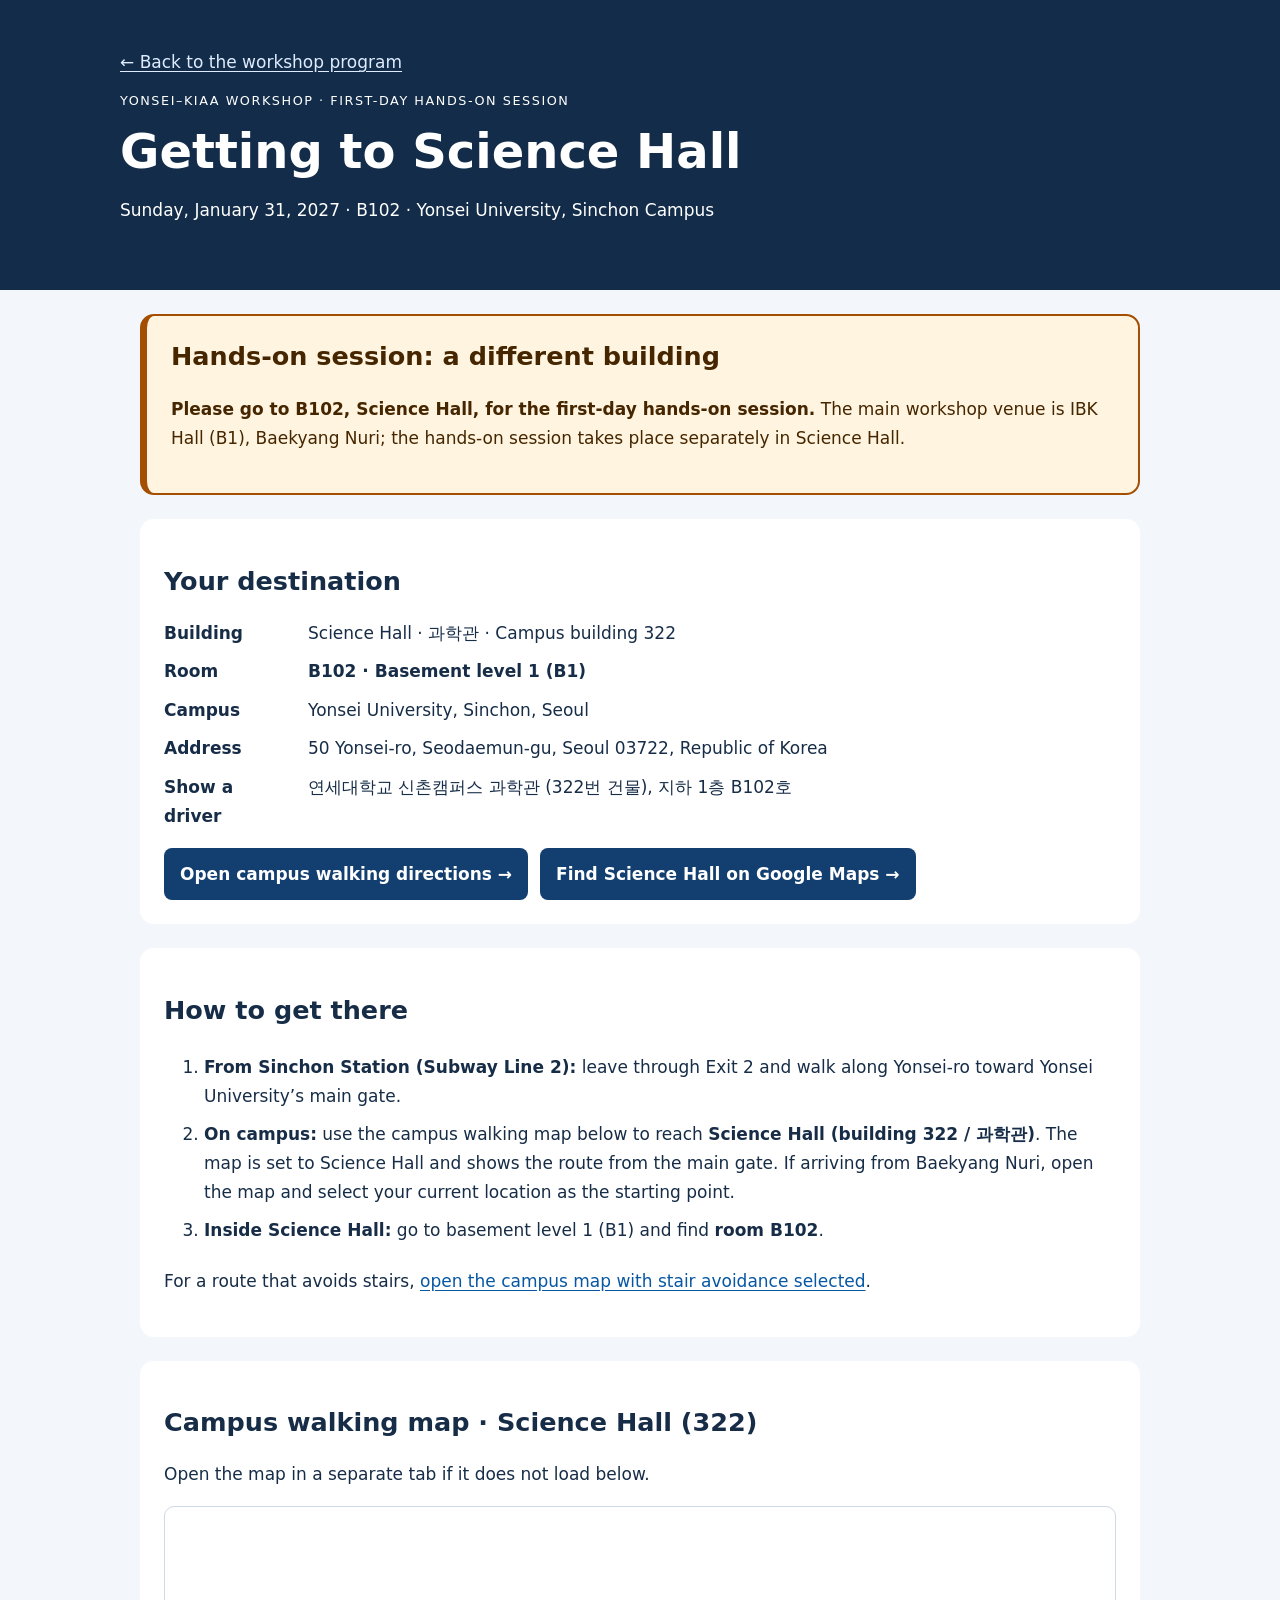
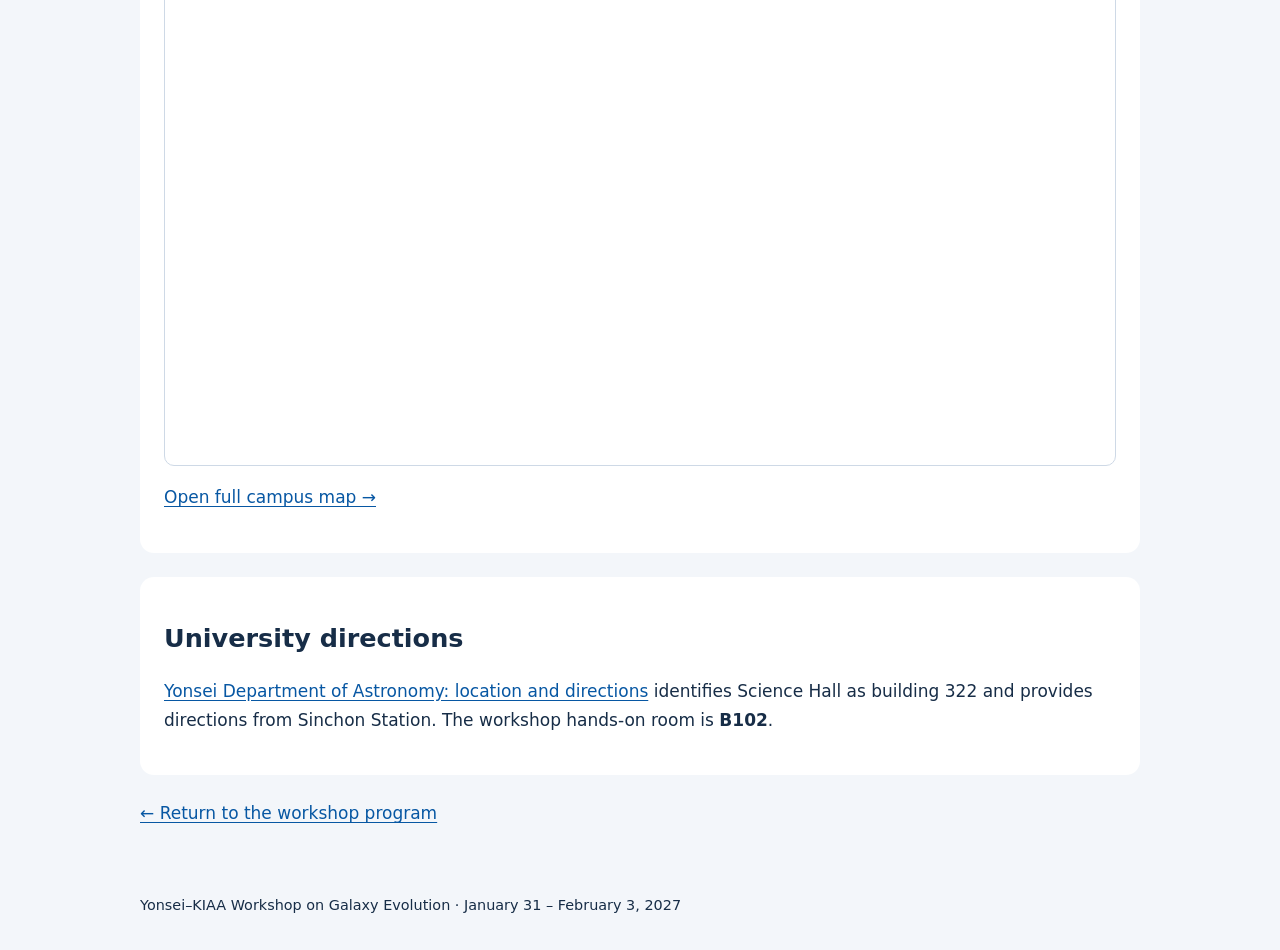
==== science-hall-directions.html @ be3aca7c "Add files via upload" ====
<!doctype html>
<html lang="en">
<head>
<meta charset="utf-8">
<meta name="viewport" content="width=device-width, initial-scale=1">
<meta name="description" content="Directions to the first-day hands-on session in B102, Science Hall, Yonsei University, January 31, 2027.">
<title>Science Hall Directions | Yonsei–KIAA Workshop</title>
<style>
*{box-sizing:border-box}body{margin:0;background:#f3f6fa;color:#172d47;font:17px/1.7 system-ui,-apple-system,BlinkMacSystemFont,"Segoe UI",sans-serif}header{background:#122c49;color:white;padding:3rem 1.25rem}main,header>div,footer{max-width:1040px;margin:auto}header a{color:#dfecff}h1{font-size:clamp(2rem,5vw,3rem);line-height:1.15;margin:.8rem 0}h2{line-height:1.3}main{padding:1.5rem 1.25rem 3rem}section,aside{background:white;padding:1.5rem;border-radius:14px;margin-bottom:1.5rem}.notice{border:2px solid #a34e00;border-left-width:7px;background:#fff4df;color:#452600}.notice h2{margin-top:0}a{color:#0757a3;text-underline-offset:3px}.actions{display:flex;flex-wrap:wrap;gap:.75rem}.button{display:inline-block;background:#123f70;color:white;padding:.75rem 1rem;border-radius:8px;font-weight:700;text-decoration:none}dl{display:grid;grid-template-columns:8rem 1fr;gap:.6rem 1rem}dt{font-weight:700}dd{margin:0}li{padding:.3rem 0}iframe{display:block;width:100%;height:560px;border:1px solid #ced9e6;border-radius:10px}footer{padding:0 1.25rem 2rem;font-size:.9rem}.eyebrow{letter-spacing:.12em;text-transform:uppercase;font-size:.8rem}@media(max-width:520px){dl{grid-template-columns:1fr;gap:.2rem}dd{margin-bottom:.7rem}iframe{height:440px}}@media print{iframe,.actions{display:none}body{background:white}header{background:white;color:#172d47}}
</style>
</head>
<body>
<header><div><a href="index.html#program">← Back to the workshop program</a><p class="eyebrow">Yonsei–KIAA Workshop · First-day hands-on session</p><h1>Getting to Science Hall</h1><p>Sunday, January 31, 2027 · B102 · Yonsei University, Sinchon Campus</p></div></header>
<main>
<aside class="notice"><h2>Hands-on session: a different building</h2><p><strong>Please go to B102, Science Hall, for the first-day hands-on session.</strong> The main workshop venue is IBK Hall (B1), Baekyang Nuri; the hands-on session takes place separately in Science Hall.</p></aside>
<section><h2>Your destination</h2><dl><dt>Building</dt><dd>Science Hall · 과학관 · Campus building 322</dd><dt>Room</dt><dd><strong>B102 · Basement level 1 (B1)</strong></dd><dt>Campus</dt><dd>Yonsei University, Sinchon, Seoul</dd><dt>Address</dt><dd>50 Yonsei-ro, Seodaemun-gu, Seoul 03722, Republic of Korea</dd><dt>Show a driver</dt><dd lang="ko">연세대학교 신촌캠퍼스 과학관 (322번 건물), 지하 1층 B102호</dd></dl><div class="actions"><a class="button" href="https://campusmap.yonsei.ac.kr/#to=322&amp;l=en" target="_blank" rel="noreferrer">Open campus walking directions →</a><a class="button" href="https://www.google.com/maps/search/?api=1&amp;query=Science+Hall+Yonsei+University+Seoul" target="_blank" rel="noreferrer">Find Science Hall on Google Maps →</a></div></section>
<section><h2>How to get there</h2><ol><li><strong>From Sinchon Station (Subway Line 2):</strong> leave through Exit 2 and walk along Yonsei-ro toward Yonsei University’s main gate.</li><li><strong>On campus:</strong> use the campus walking map below to reach <strong>Science Hall (building 322 / 과학관)</strong>. The map is set to Science Hall and shows the route from the main gate. If arriving from Baekyang Nuri, open the map and select your current location as the starting point.</li><li><strong>Inside Science Hall:</strong> go to basement level 1 (B1) and find <strong>room B102</strong>.</li></ol><p>For a route that avoids stairs, <a href="https://campusmap.yonsei.ac.kr/#to=322&amp;l=en&amp;s=1" target="_blank" rel="noreferrer">open the campus map with stair avoidance selected</a>.</p></section>
<section><h2>Campus walking map · Science Hall (322)</h2><p>Open the map in a separate tab if it does not load below.</p><iframe src="https://campusmap.yonsei.ac.kr/?embed=1#to=322&amp;l=en" title="Yonsei campus walking directions to Science Hall, building 322" loading="lazy" allow="geolocation; clipboard-write"></iframe><p><a href="https://campusmap.yonsei.ac.kr/#to=322&amp;l=en" target="_blank" rel="noreferrer">Open full campus map →</a></p></section>
<section><h2>University directions</h2><p><a href="https://astro.yonsei.ac.kr/galaxy_en/about/location.do" target="_blank" rel="noreferrer">Yonsei Department of Astronomy: location and directions</a> identifies Science Hall as building 322 and provides directions from Sinchon Station. The workshop hands-on room is <strong>B102</strong>.</p></section>
<p><a href="index.html#program">← Return to the workshop program</a></p>
</main><footer>Yonsei–KIAA Workshop on Galaxy Evolution · January 31 – February 3, 2027</footer>
</body></html>
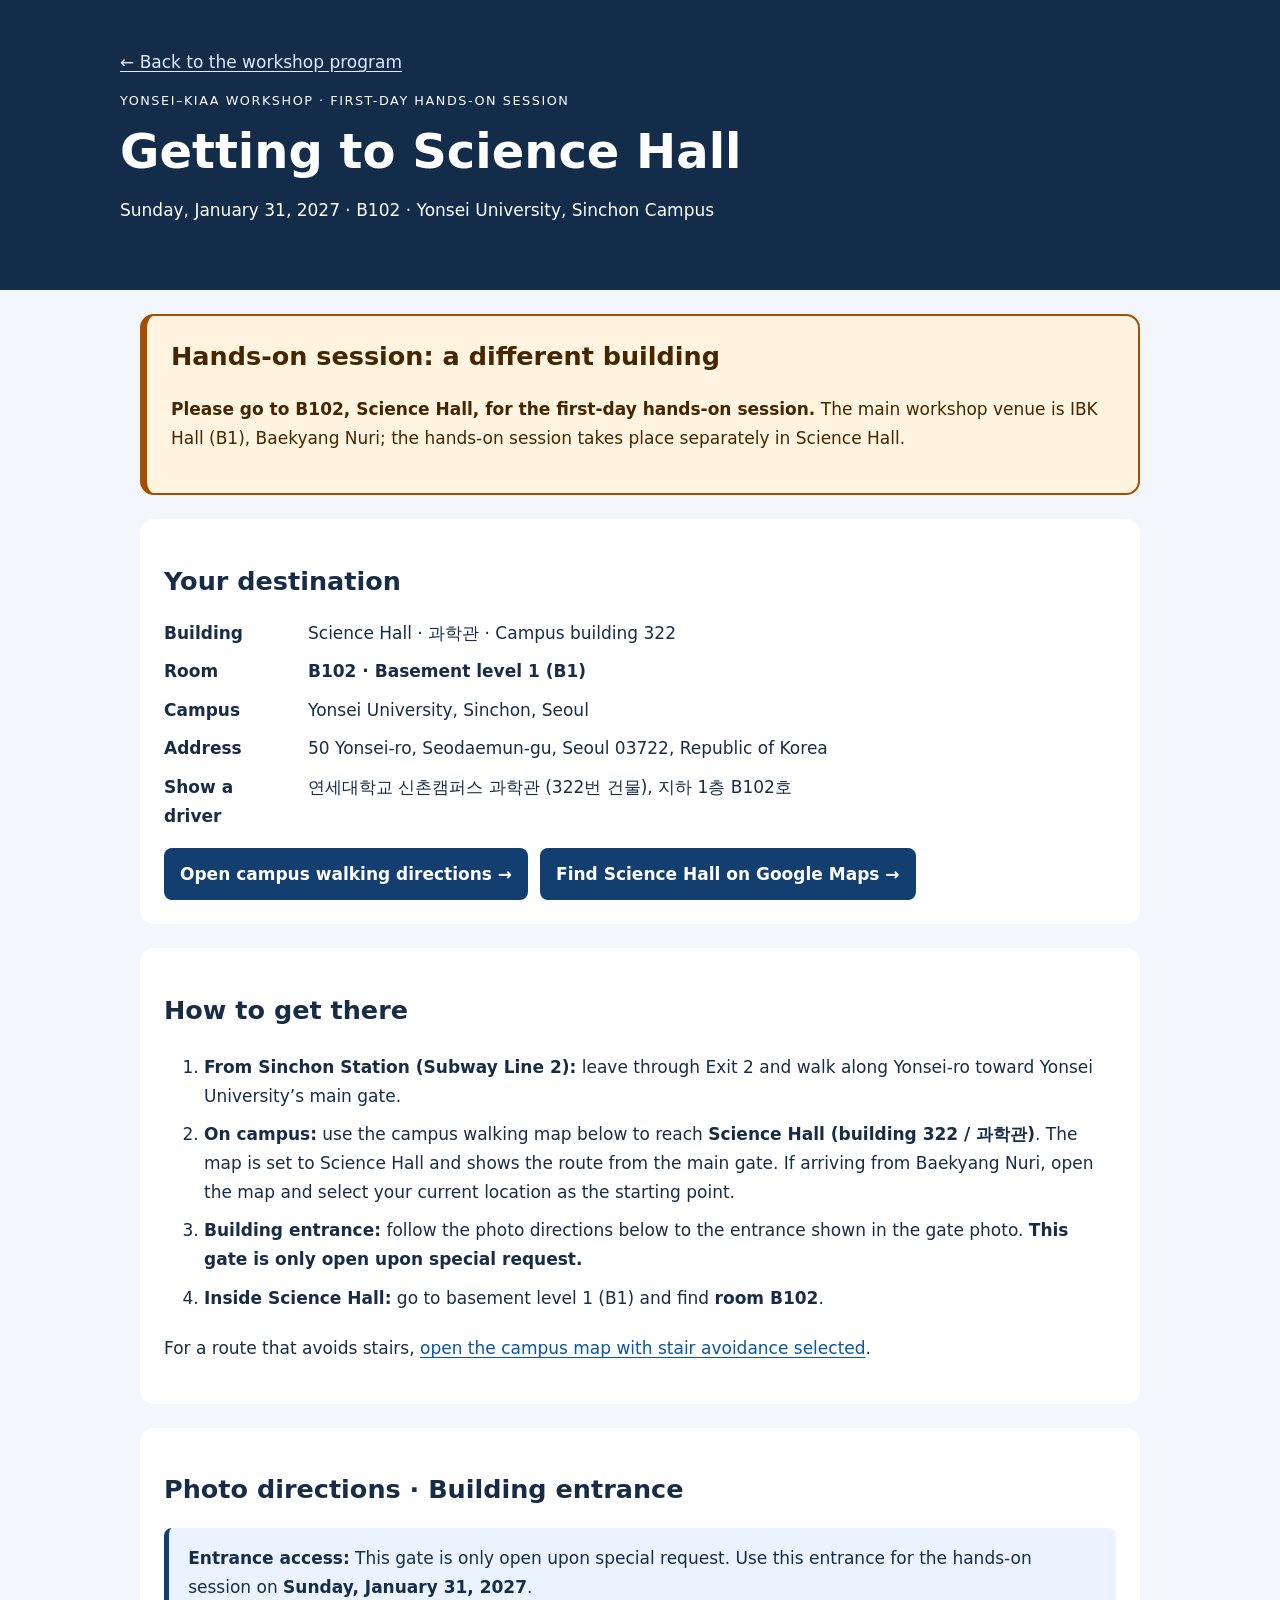
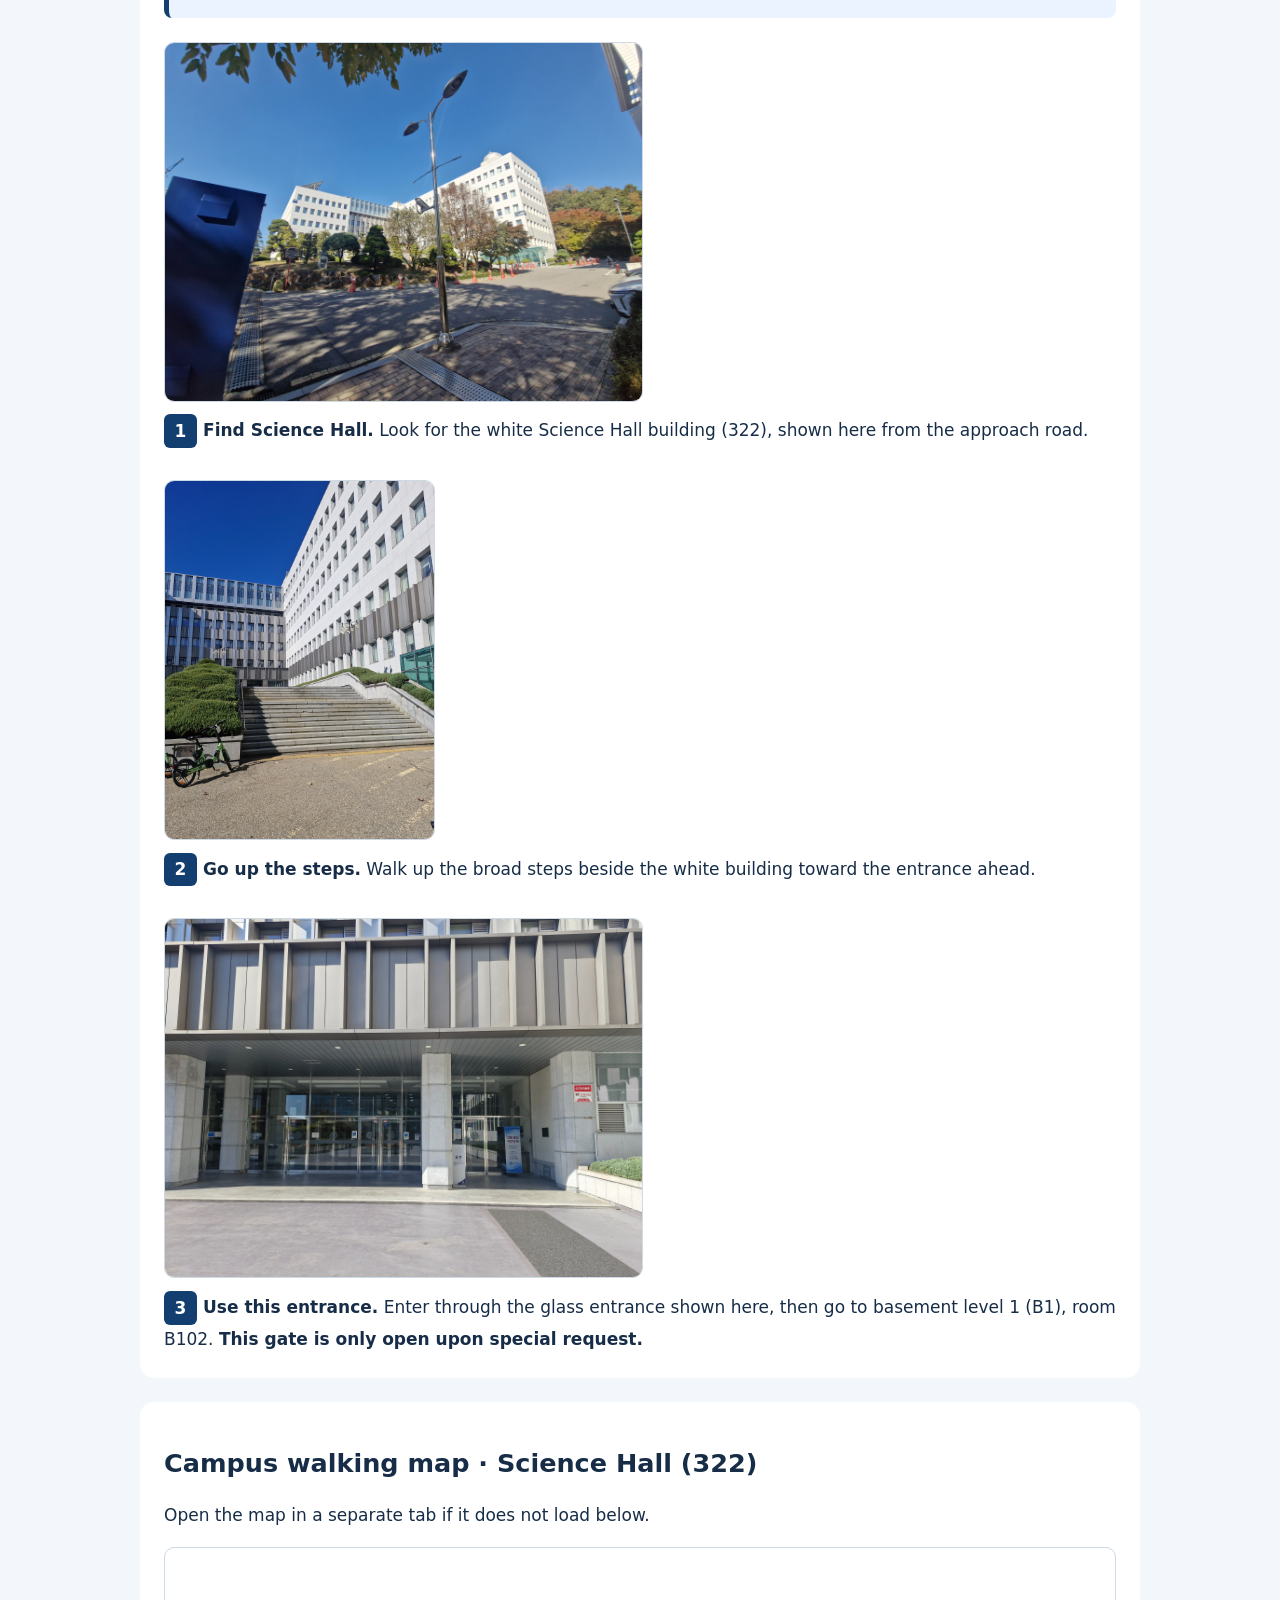
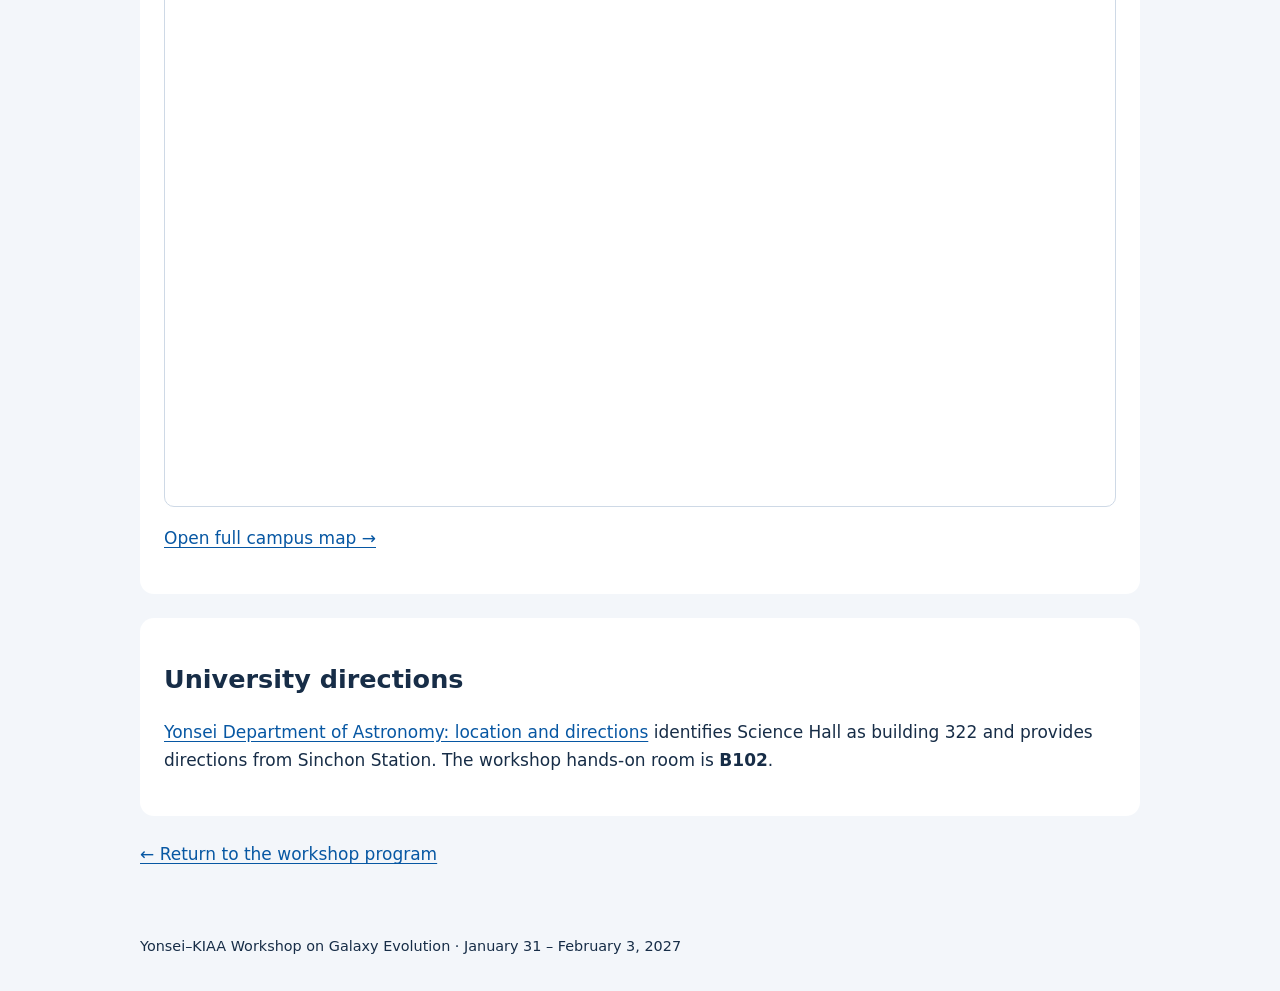
==== commit c053d5a4: "Add files via upload" ====
--- a/science-hall-directions.html
+++ b/science-hall-directions.html
@@ -7,14 +7,16 @@
 <title>Science Hall Directions | Yonsei–KIAA Workshop</title>
 <style>
 *{box-sizing:border-box}body{margin:0;background:#f3f6fa;color:#172d47;font:17px/1.7 system-ui,-apple-system,BlinkMacSystemFont,"Segoe UI",sans-serif}header{background:#122c49;color:white;padding:3rem 1.25rem}main,header>div,footer{max-width:1040px;margin:auto}header a{color:#dfecff}h1{font-size:clamp(2rem,5vw,3rem);line-height:1.15;margin:.8rem 0}h2{line-height:1.3}main{padding:1.5rem 1.25rem 3rem}section,aside{background:white;padding:1.5rem;border-radius:14px;margin-bottom:1.5rem}.notice{border:2px solid #a34e00;border-left-width:7px;background:#fff4df;color:#452600}.notice h2{margin-top:0}a{color:#0757a3;text-underline-offset:3px}.actions{display:flex;flex-wrap:wrap;gap:.75rem}.button{display:inline-block;background:#123f70;color:white;padding:.75rem 1rem;border-radius:8px;font-weight:700;text-decoration:none}dl{display:grid;grid-template-columns:8rem 1fr;gap:.6rem 1rem}dt{font-weight:700}dd{margin:0}li{padding:.3rem 0}iframe{display:block;width:100%;height:560px;border:1px solid #ced9e6;border-radius:10px}footer{padding:0 1.25rem 2rem;font-size:.9rem}.eyebrow{letter-spacing:.12em;text-transform:uppercase;font-size:.8rem}@media(max-width:520px){dl{grid-template-columns:1fr;gap:.2rem}dd{margin-bottom:.7rem}iframe{height:440px}}@media print{iframe,.actions{display:none}body{background:white}header{background:white;color:#172d47}}
+figure{margin:1.5rem 0 2rem}figure:last-child{margin-bottom:0}figure img{display:block;width:auto;max-width:100%;max-height:360px;height:auto;border-radius:10px;border:1px solid #ced9e6}figcaption{padding:.8rem 0 0}.access-note{background:#eaf3ff;border-left:5px solid #123f70;padding:1rem 1.2rem;border-radius:8px}.photo-step{display:inline-block;background:#123f70;color:white;padding:.15rem .65rem;border-radius:6px;margin-right:.4rem;font-weight:700}@media print{figure{break-inside:avoid}figure img{max-height:16cm;object-fit:contain}}
 </style>
 </head>
 <body>
 <header><div><a href="index.html#program">← Back to the workshop program</a><p class="eyebrow">Yonsei–KIAA Workshop · First-day hands-on session</p><h1>Getting to Science Hall</h1><p>Sunday, January 31, 2027 · B102 · Yonsei University, Sinchon Campus</p></div></header>
 <main>
 <aside class="notice"><h2>Hands-on session: a different building</h2><p><strong>Please go to B102, Science Hall, for the first-day hands-on session.</strong> The main workshop venue is IBK Hall (B1), Baekyang Nuri; the hands-on session takes place separately in Science Hall.</p></aside>
-<section><h2>Your destination</h2><dl><dt>Building</dt><dd>Science Hall · 과학관 · Campus building 322</dd><dt>Room</dt><dd><strong>B102 · Basement level 1 (B1)</strong></dd><dt>Campus</dt><dd>Yonsei University, Sinchon, Seoul</dd><dt>Address</dt><dd>50 Yonsei-ro, Seodaemun-gu, Seoul 03722, Republic of Korea</dd><dt>Show a driver</dt><dd lang="ko">연세대학교 신촌캠퍼스 과학관 (322번 건물), 지하 1층 B102호</dd></dl><div class="actions"><a class="button" href="https://campusmap.yonsei.ac.kr/#to=322&amp;l=en" target="_blank" rel="noreferrer">Open campus walking directions →</a><a class="button" href="https://www.google.com/maps/search/?api=1&amp;query=Science+Hall+Yonsei+University+Seoul" target="_blank" rel="noreferrer">Find Science Hall on Google Maps →</a></div></section>
-<section><h2>How to get there</h2><ol><li><strong>From Sinchon Station (Subway Line 2):</strong> leave through Exit 2 and walk along Yonsei-ro toward Yonsei University’s main gate.</li><li><strong>On campus:</strong> use the campus walking map below to reach <strong>Science Hall (building 322 / 과학관)</strong>. The map is set to Science Hall and shows the route from the main gate. If arriving from Baekyang Nuri, open the map and select your current location as the starting point.</li><li><strong>Inside Science Hall:</strong> go to basement level 1 (B1) and find <strong>room B102</strong>.</li></ol><p>For a route that avoids stairs, <a href="https://campusmap.yonsei.ac.kr/#to=322&amp;l=en&amp;s=1" target="_blank" rel="noreferrer">open the campus map with stair avoidance selected</a>.</p></section>
+<section><h2>Your destination</h2><dl><dt>Building</dt><dd>Science Hall · 과학관 · Campus building 322</dd><dt>Room</dt><dd><strong>B102 · Basement level 1 (B1)</strong></dd><dt>Campus</dt><dd>Yonsei University, Sinchon, Seoul</dd><dt>Address</dt><dd>50 Yonsei-ro, Seodaemun-gu, Seoul 03722, Republic of Korea</dd><dt>Show a driver</dt><dd lang="ko">연세대학교 신촌캠퍼스 과학관 (322번 건물), 지하 1층 B102호</dd></dl><div class="actions"><a class="button" href="https://campusmap.yonsei.ac.kr/#to=322&amp;l=en" target="_blank" rel="noreferrer">Open campus walking directions →</a><a class="button" href="https://maps.app.goo.gl/qevytgWKE5U4wNCA6" target="_blank" rel="noreferrer">Find Science Hall on Google Maps →</a></div></section>
+<section><h2>How to get there</h2><ol><li><strong>From Sinchon Station (Subway Line 2):</strong> leave through Exit 2 and walk along Yonsei-ro toward Yonsei University’s main gate.</li><li><strong>On campus:</strong> use the campus walking map below to reach <strong>Science Hall (building 322 / 과학관)</strong>. The map is set to Science Hall and shows the route from the main gate. If arriving from Baekyang Nuri, open the map and select your current location as the starting point.</li><li><strong>Building entrance:</strong> follow the photo directions below to the entrance shown in the gate photo. <strong>This gate is only open upon special request.</strong></li><li><strong>Inside Science Hall:</strong> go to basement level 1 (B1) and find <strong>room B102</strong>.</li></ol><p>For a route that avoids stairs, <a href="https://campusmap.yonsei.ac.kr/#to=322&amp;l=en&amp;s=1" target="_blank" rel="noreferrer">open the campus map with stair avoidance selected</a>.</p></section>
+<section aria-labelledby="photo-directions"><h2 id="photo-directions">Photo directions · Building entrance</h2><p class="access-note"><strong>Entrance access:</strong> This gate is only open upon special request. Use this entrance for the hands-on session on <strong>Sunday, January 31, 2027</strong>.</p><figure><img src="[data-uri]